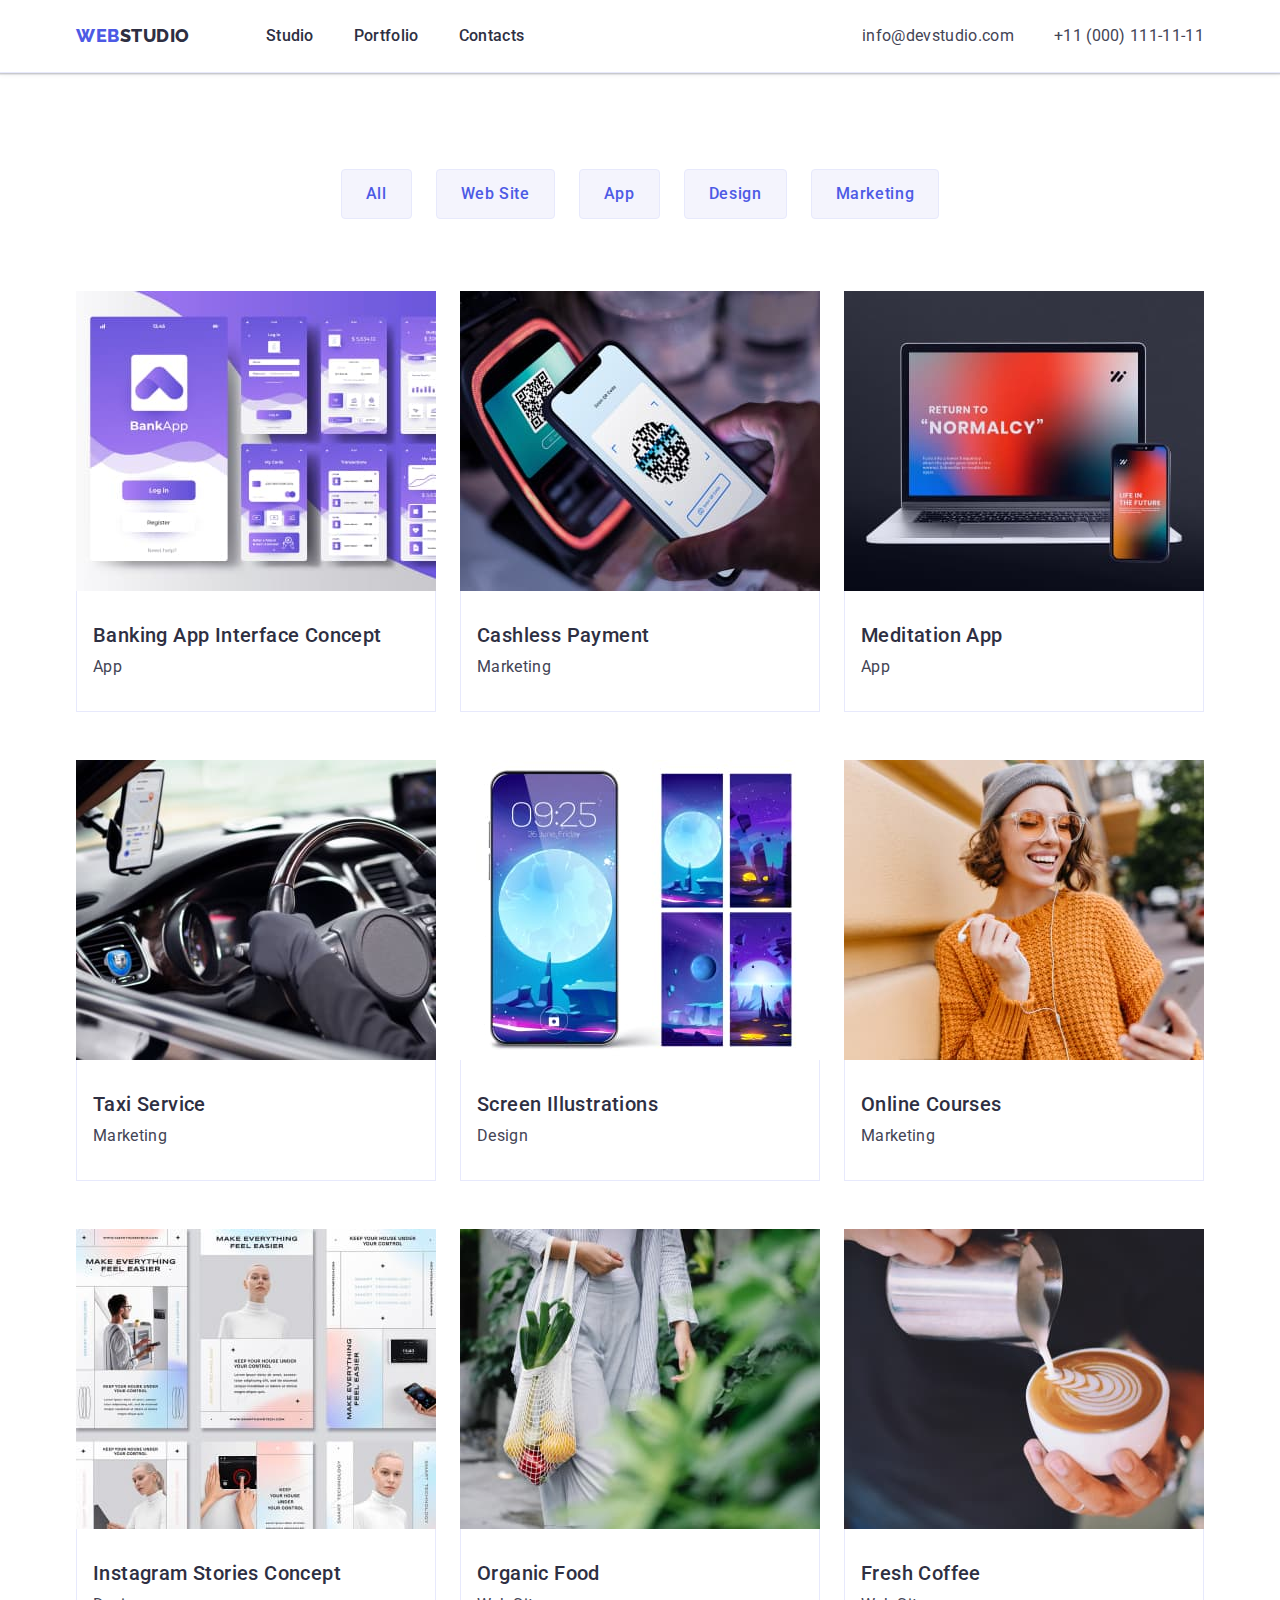
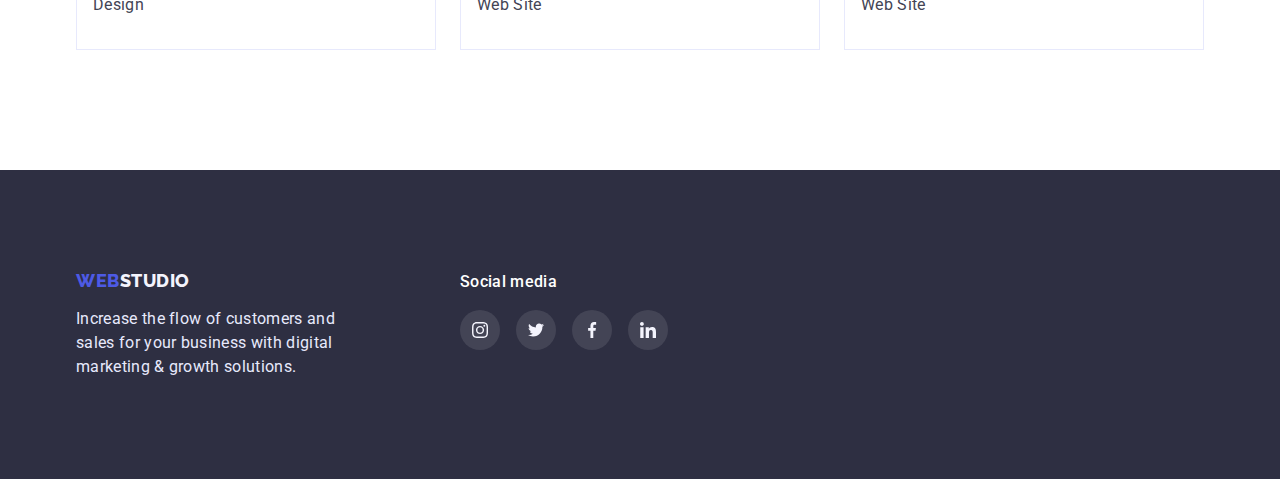
==== portfolio.html @ 004e41e4 "Initial commit" ====
<!DOCTYPE html>
<html lang="en">

<head>
    <meta charset="UTF-8">
    <meta http-equiv="X-UA-Compatible" content="IE=edge">
    <meta name="viewport" content="width=device-width, initial-scale=1.0">
    <title>Webstudio</title>
    <link rel="preconnect" href="https://fonts.googleapis.com">
    <link rel="preconnect" href="https://fonts.gstatic.com" crossorigin>
    <link href="https://fonts.googleapis.com/css2?family=Raleway:wght@800&display=swap" rel="stylesheet">
    <link rel="preconnect" href="https://fonts.googleapis.com">
    <link rel="preconnect" href="https://fonts.gstatic.com" crossorigin>
    <link href="https://fonts.googleapis.com/css2?family=Roboto:wght@400;500;700;900&display=swap" rel="stylesheet">
    <link rel="stylesheet"
        href="https://cdnjs.cloudflare.com/ajax/libs/modern-normalize/1.1.0/modern-normalize.min.css">
    <link rel="stylesheet" href="./css/styles.css">
</head>

<body>
    <header class="header">
        <div class="container header-container">
            <nav class="header-navigate">
                <a href="./index.html" class="logo link">Web<span class="accent">Studio</span></a>
                <ul class="header-nav list">
                    <li><a class="our-links link" href="./index.html">Studio</a></li>
                    <li><a class="our-links link" href="./portfolio.html">Portfolio</a></li>
                    <li><a class="our-links link" href="">Contacts</a></li>
                </ul>
            </nav>
            <address class="contacts-addresses">
                <ul class="contact-list list">
                    <li><a class="contact link" href="mailto:info@devstudio.com">info@devstudio.com</a></li>
                    <li><a class="contact link" href="tel:+110001111111">+11 (000) 111-11-11</a></li>
                </ul>
            </address>
        </div>
    </header>
    <main>
        <section class="main-section">
            <div class="container">
                <h1 class="visually-hidden">filter</h1>
                <ul class="buttons-list list">
                    <li class="list"><button class="btns" type="button">All</button></li>
                    <li class="list"><button class="btns" type="button">Web Site</button></li>
                    <li class="list"><button class="btns" type="button">App</button></li>
                    <li class="list"><button class="btns" type="button">Design</button></li>
                    <li class="list"><button class="btns" type="button">Marketing</button></li>
                </ul>

                <ul class="portfolio list">
                    <li class="portfolio-card">
                        <a class="portfolio-link link" href=""><img src="./images/concept.jpg"
                                alt="Banking App Interface Concept" width="360" height="300">
                            <div class="portfolio-box">
                                <h2 class="apps-header">Banking App Interface Concept</h2>
                                <p class="apps-desc">App</p>
                            </div>
                        </a>
                    </li>
                    <li class="portfolio-card">
                        <a class="portfolio-link link" href=""><img src="./images/payment.jpg" alt="Cashless payment"
                                width="360" height="300">
                            <div class="portfolio-box">
                                <h2 class="apps-header">Cashless Payment</h2>
                                <p class="apps-desc">Marketing</p>
                            </div>
                        </a>
                    </li>
                    <li class="portfolio-card">
                        <a class="portfolio-link link" href=""><img src="./images/meditation.jpg"
                                alt="Meditaion app in devices screen" width="360" height="300">
                            <div class="portfolio-box">
                                <h2 class="apps-header">Meditation App</h2>
                                <p class="apps-desc">App</p>
                            </div>
                        </a>
                    </li>
                    <li class="portfolio-card">
                        <a class="portfolio-link link" href=""><img src="./images/taxiservice.jpg" alt="taxi salon"
                                width="360" height="300">
                            <div class="portfolio-box">
                                <h2 class="apps-header">Taxi Service</h2>
                                <p class="apps-desc">Marketing</p>
                            </div>
                        </a>
                    </li>
                    <li class="portfolio-card">
                        <a class="portfolio-link link" href=""><img src="./images/illustrations.jpg"
                                alt="Screen illustrations in phone screen" width="360" height="300">
                            <div class="portfolio-box">
                                <h2 class="apps-header">Screen Illustrations</h2>
                                <p class="apps-desc">Design</p>
                            </div>
                        </a>
                    </li>
                    <li class="portfolio-card">
                        <a class="portfolio-link link" href=""><img src="./images/courses.jpg"
                                alt="Girl joined the couces by her phone" width="360" height="300">
                            <div class="portfolio-box">
                                <h2 class="apps-header">Online Courses</h2>
                                <p class="apps-desc">Marketing</p>
                            </div>
                        </a>
                    </li>
                    <li class="portfolio-card">
                        <a class="link" href=""><img src="./images/stories.jpg" alt="Instagram stories concept"
                                width="360" height="300">
                            <div class="portfolio-box">
                                <h2 class="apps-header">Instagram Stories Concept</h2>
                                <p class="apps-desc">Design</p>
                            </div>
                        </a>
                    </li>
                    <li class="portfolio-card">
                        <a class="link" href=""><img src="./images/food.jpg" alt="Woman carries a bag of vegetables"
                                width="360" height="300">
                            <div class="portfolio-box">
                                <h2 class="apps-header">Organic Food</h2>
                                <p class="apps-desc">Web Site</p>
                            </div>
                        </a>
                    </li>
                    <li class="portfolio-card">

                        <a class="link" href=""><img src="./images/coffee.jpg" alt="A man pours coffee into a mug"
                                width="360" height="300">
                            <div class="portfolio-box">
                                <h2 class="apps-header">Fresh Coffee</h2>
                                <p class="apps-desc">Web Site</p>
                            </div>
                        </a>
                    </li>
                </ul>
            </div>
        </section>
    </main>
    <footer class="footer">
        <div class="container">
            <div class="footer-box">
                <div class="footer-logo-box">
                    <a class="footer-logo link" href="./index.html">Web<span class="second-accent">Studio</span></a>
                    <p class="footer-paragraph">Increase the flow of customers and sales for your business with digital
                        marketing &
                        growth solutions.
                    </p>
                </div>

                <div class="footer-soc-box">
                    <p class="social-media-paragraph">Social media</p>
                    <ul class="footer-social-media list">
                        <li class="second-soc-item">
                            <a class="second-soc-link link" href="">
                                <svg width="16" height="16" class="second-soc-icon">
                                    <use href="./images/social-media.svg#icon-instagram"></use>
                                </svg>
                            </a>
                        </li>
                        <li class="second-soc-item">
                            <a class="second-soc-link link" href="">
                                <svg width="16" height="16" class="second-soc-icon">
                                    <use href="./images/social-media.svg#icon-twitter"></use>
                                </svg>
                            </a>
                        </li>
                        <li class="second-soc-item">
                            <a class="second-soc-link link" href="">
                                <svg width="16" height="16" class="second-soc-icon">
                                    <use href="./images/social-media.svg#icon-facebook"></use>
                                </svg>
                            </a>
                        </li>
                        <li class="second-soc-item">
                            <a class="second-soc-link link" href="">
                                <svg width="16" height="16" class="second-soc-icon">
                                    <use href="./images/social-media.svg#icon-linkedin"></use>
                                </svg>
                            </a>
                        </li>
                    </ul>
                </div>
            </div>
        </div>
    </footer>
</body>

</html>
---- css/styles.css ----
:root {
    --brand-color: #4d5ae5;
    --second-color: #2E2F42;
    --third-color: #434455;
    --fourth-color: #404bbf;
    --fifth-color: #FFFFFF;
    --sixth-color: #F4F4FD;
    --seventh-color: #E7E9FC;
    --border-color: #8E8F99;
}
p, h1, h2, h3, h4, h5, h6 {
    margin: 0;
}
ul {
    padding-left: 0;
    margin: 0;
}
button {
    cursor: pointer;
}
address {
    font-style: normal;
}
body {
    font-family: 'Roboto', sans-serif;
    color: #434455;
    
}
img {
    display: block;
}
.header {
    padding-top: 24px;
    padding-bottom: 24px;
    border-bottom: 1px solid #E7E9FC;
    box-shadow: 0px 2px 1px rgba(46, 47, 66, 0.08), 0px 1px 1px rgba(46, 47, 66, 0.16), 0px 1px 6px rgba(46, 47, 66, 0.08);
}
.container {
    width: 1158px;
padding-left: 15px;
padding-right: 15px;
margin: 0 auto;
}
.header-container {
    display: flex;
}
.header-navigate {
    display: flex;
    align-items: center;
    margin-right: auto;
}
.logo {
    font-family: 'Raleway', sans-serif;
        font-weight: 800;
        font-size: 18px;
        line-height: 1.17;
    color:var(--brand-color);
    letter-spacing: 0.03em;
    text-transform: uppercase;
    margin-right: 76px;
}
.link {
    text-decoration: none;
}
.accent {
    color:var(--second-color);
}
.our-work-list {
    display: flex;
    margin-top: 72px;
}
.our-work-list li:not(:last-child) {
    margin-right: 24px;
}
.list {
    list-style: none;
}
.header-nav {
    display: flex;
    gap: 40px;
}
.header-nav .our-links {
    font-family: 'Roboto', sans-serif;
font-weight: 500;
font-size: 16px;
line-height: 1.5;
letter-spacing: 0.02em;
color:var(--second-color);
text-decoration: none;
}

.header-nav .our-links:is(:hover, :focus) {
    color: var(--fourth-color);
}
.contacts-addresses {
font-style: normal;
}
.contact {
    font-family: 'Roboto', sans-serif;
font-size: 16px;
line-height: 1.5;
letter-spacing: 0.02em;
color: var(--third-color);
text-decoration: none;
}
.contact-list {
    display: flex;
    gap: 40px;
}
.contact-list .contact:is(:hover, :focus) {
    color: var(--fourth-color);
}
.section-blue {
    max-width: 1440px;
    margin: 0 auto;
    background-image: linear-gradient(rgba(46, 47, 66, 0.7), rgba(46, 47, 66, 0.7)), url(../images/backgroundimage.jpg);
    background-repeat: no-repeat;
    background-position: center;
    background-size: cover;
    background-color: var(--second-color);
    padding-top: 188px;
    padding-bottom: 188px;
}
.about-us-section {
    padding-top: 120px;
    padding-bottom: 120px;
}
.visually-hidden {
    position: absolute;
    width: 1px;
    height: 1px;
    margin: -1px;
    border: 0;
    padding: 0;
    white-space: nowrap;
    clip-path: inset(100%);
    clip: rect(0 0 0 0);
    overflow: hidden;
}
.about-us {
    display: flex;
}

.about-us .aboutus-list-box:not(:last-child) {
    margin-right: 24px;
}
.aboutus-list-box {
min-width: 264px;
flex-basis: auto 264px;
}
.about-us-svgbox {
    display: flex;
    width: 264px;
    height: 112px;
    align-items: center;
    justify-content: center;
    margin-bottom: 8px;
    background-color: var(--sixth-color);
    border-radius: 4px;
}
.main-header {
    font-family: 'Roboto', sans-serif;
font-weight: 700;
font-size: 56px;
line-height: 1.07;
letter-spacing: 0.02em;
color: var(--fifth-color);
text-align: center;
max-width: 496px;
margin: 0 auto;
}

.order-btn {
    font-family: 'Roboto', sans-serif;
        font-weight: 500;
        font-size: 16px;
        line-height: 1.5;
        letter-spacing: 0.04em;
        color: var(--fifth-color);
        background-color: var(--fourth-color);
        cursor: pointer;
        border: none;
        border-radius: 4px;
        display: block;
        margin: 48px auto 0 auto;
        width: 169px;
        height: 56px;
        box-shadow: 0px 4px 4px rgba(0, 0, 0, 0.15);
}
.order-btn:is(:hover, :focus) {
    background-color: var(--sixth-color);
    color: var(--brand-color);
}
.team-box {
    padding-top: 32px;
    padding-bottom: 32px;
}
.header-about-us {
    margin-bottom: 8px;
}
.about-us .header-about-us {
        font-weight: 500;
        font-size: 20px;
        line-height: 1.2;
        letter-spacing: 0.02em;
        color: var(--second-color);
}
.social-media-list {
    display: flex;
    justify-content: center;
    gap: 24px;
}
.soc-item {
    width: 40px;
    height: 40px;
}

.soc-link {
    width: 100%;
    height: 100%;
    border-radius: 50%;
    background-color: var(--brand-color);
    display: flex;
    align-items: center;
    justify-content: center;
}
.soc-icon {
    fill: var(--sixth-color);
}
.soc-link:is(:hover, :focus) {
background-color: var(--fourth-color);
}
.about-us .desc-about-us {
    font-size: 16px;
    line-height: 1.5;
    letter-spacing: 0.02em;
    color: var(--third-color);
}
.our-work {
padding-bottom: 120px;
}
.our-work .header-work {
font-weight: 700;
font-size: 36px;
line-height: 1.11;
letter-spacing: 0.02em;
color: var(--second-color);
text-align: center;
text-transform: capitalize;
}
.team {
background-color: var(--sixth-color);
padding-top: 120px;
padding-bottom: 120px;

}
.team .team-header {
        font-weight: 700;
        font-size: 36px;
        line-height: 1.11;
        text-align: center;
        letter-spacing: 0.02em;
        text-transform: capitalize;
        color: var(--second-color);
}
.team-list {
    display: flex;
    margin-top: 72px;
}
.team-card {
    max-width: 264px;
    background-color: #fff;
    text-align: center;
    border-radius: 0px 0px 4px 4px;
    box-shadow: 0px 1px 6px rgba(46, 47, 66, 0.08), 0px 1px 1px rgba(46, 47, 66, 0.16), 0px 2px 1px rgba(46, 47, 66, 0.08);
    border-radius: 0px 0px 4px 4px;
}

 .team-list .team-card:not(:last-child) {
    margin-right: 24px;
 }       
.team-list .header-about-us {
        font-weight: 500;
        font-size: 20px;
        line-height: 1.2;
        letter-spacing: 0.02em;
        color: var(--second-color);
}
.team-list .proffesion {
        font-size: 16px;
        line-height: 1.5;
        letter-spacing: 0.02em;
        color: var(--third-color);
        margin-bottom: 8px;
}
.customer-section {
    padding-top: 120px;
    padding-bottom: 120px;
}
.customers-header {
        font-size: 36px;
        line-height: 1.11;
        text-align: center;
        letter-spacing: 0.02em;
        color: var(--second-color);
        margin-bottom: 72px;
}
.customers-list {
    display: flex;
    gap: 24px;
    justify-content: center;
}
.customer-item {
    width: 168px;
    height: 88px;
}
.customer-link {
    width: 100%;
    height: 100%;
    border: 1px solid var(--border-color);
    border-radius: 4px;
    display: flex;
    justify-content: center;
    align-items: center;
}
.customer-svg {
    fill: #AFB1B8;
}
.customer-link:hover {
    border: 1px solid var(--fourth-color);
}
.customer-link:hover .customer-svg {
    fill: var(--fourth-color);
}
.footer {
    background-color: var(--second-color);
    padding-top: 100px;
    padding-bottom: 100px;
}
.footer-logo {
    font-family: 'Raleway', sans-serif;
        font-weight: 800;
        font-size: 18px;
        line-height: 1.17;
        letter-spacing: 0.03em;
color: var(--brand-color);
        text-decoration: none;
        text-transform: uppercase;
}
.social-media-paragraph {
        font-weight: 500;
        font-size: 16px;
        line-height: 1.5;
        letter-spacing: 0.02em;
        color: var(--fifth-color);
        margin-bottom: 16px;
}
.footer-paragraph {
        font-size: 16px;
        line-height: 1.5;
        letter-spacing: 0.02em;
        color: var(--seventh-color);
        margin-top: 16px;
        width: 264px;
}
.second-accent {
    color: var(--sixth-color);
}
.main-section {
padding-top: 96px; 
padding-bottom: 120px;   
}       
.buttons-list{
    display: flex;
    column-gap: 24px;
    row-gap: 48px;
    justify-content: center;
}
.buttons-list .btns {
    font-family: 'Roboto', sans-serif;
        font-weight: 500;
        font-size: 16px;
        line-height: 1.5;
        letter-spacing: 0.04em;
        color: var(--brand-color);
        background-color: var(--sixth-color);
        border: 1px solid var(--seventh-color);
        border-radius: 4px;
        cursor: pointer;
        padding: 12px 24px;
        
}
.buttons-list .btns:is(:hover, :focus) {
color: var(--fifth-color);
background-color: var(--fourth-color) ;
box-shadow: 0px 3px 1px rgba(0, 0, 0, 0.1), 0px 2px 1px rgba(0, 0, 0, 0.08), 0px 2px 2px rgba(0, 0, 0, 0.12);
border-color: transparent;
}
.apps-header {
    font-weight: 500;
    font-size: 20px;
    line-height: 1.2;
    letter-spacing: 0.02em;
    color: var(--second-color);
    margin-bottom: 8px;
}
.portfolio {
    display: flex;
    margin-top: 72px;
    flex-wrap: wrap;
}
.portfolio-card:not(:nth-child(3n+3)) {
width: 360px;
margin-right: 24px;
}
.portfolio-card {
    width: 360px;
}
.portfolio-card:not(:nth-child(n+7)) {
    margin-bottom: 48px ;
}
.portfolio-link {
display: block;
}
.portfolio-link:is(:hover, :focus) {
    box-shadow: 0px 1px 6px rgba(46, 47, 66, 0.08), 0px 1px 1px rgba(46, 47, 66, 0.16), 0px 2px 1px rgba(46, 47, 66, 0.08);
}
.portfolio-box {
    padding-top: 32px;
    padding-bottom: 32px;
    padding-left: 16px;
    border-right: 1px solid #E7E9FC;
     border-bottom: 1px solid #E7E9FC;
     border-left: 1px solid #E7E9FC;
}
.portfolio .apps-desc {
        font-size: 16px;
        line-height: 1.5;
        letter-spacing: 0.02em;
        color: var(--third-color);
}
.footer-social-media {
    display: inline-flex;
}
.footer-box {
    display: flex;
}
.footer-logo-box {
    margin-right: 120px;
}
.second-soc-icon {
fill: var(--sixth-color);
}
.second-soc-link {
    width: 100%;
    height: 100%;
    border-radius: 50%;
    background-color: rgba(255, 255, 255, 0.1);
    display: flex;
    align-items: center;
    justify-content: center;
}
.second-soc-link:is(:hover, :focus) {
    background-color: #31D0AA;
}
.second-soc-link:is(:hover, :focus) .second-soc-icon {
    fill: var(--sixth-color);
}
.second-soc-item {
    width: 40px;
    height: 40px;
}
.second-soc-item:not(:last-child) {
margin-right: 16px;
}
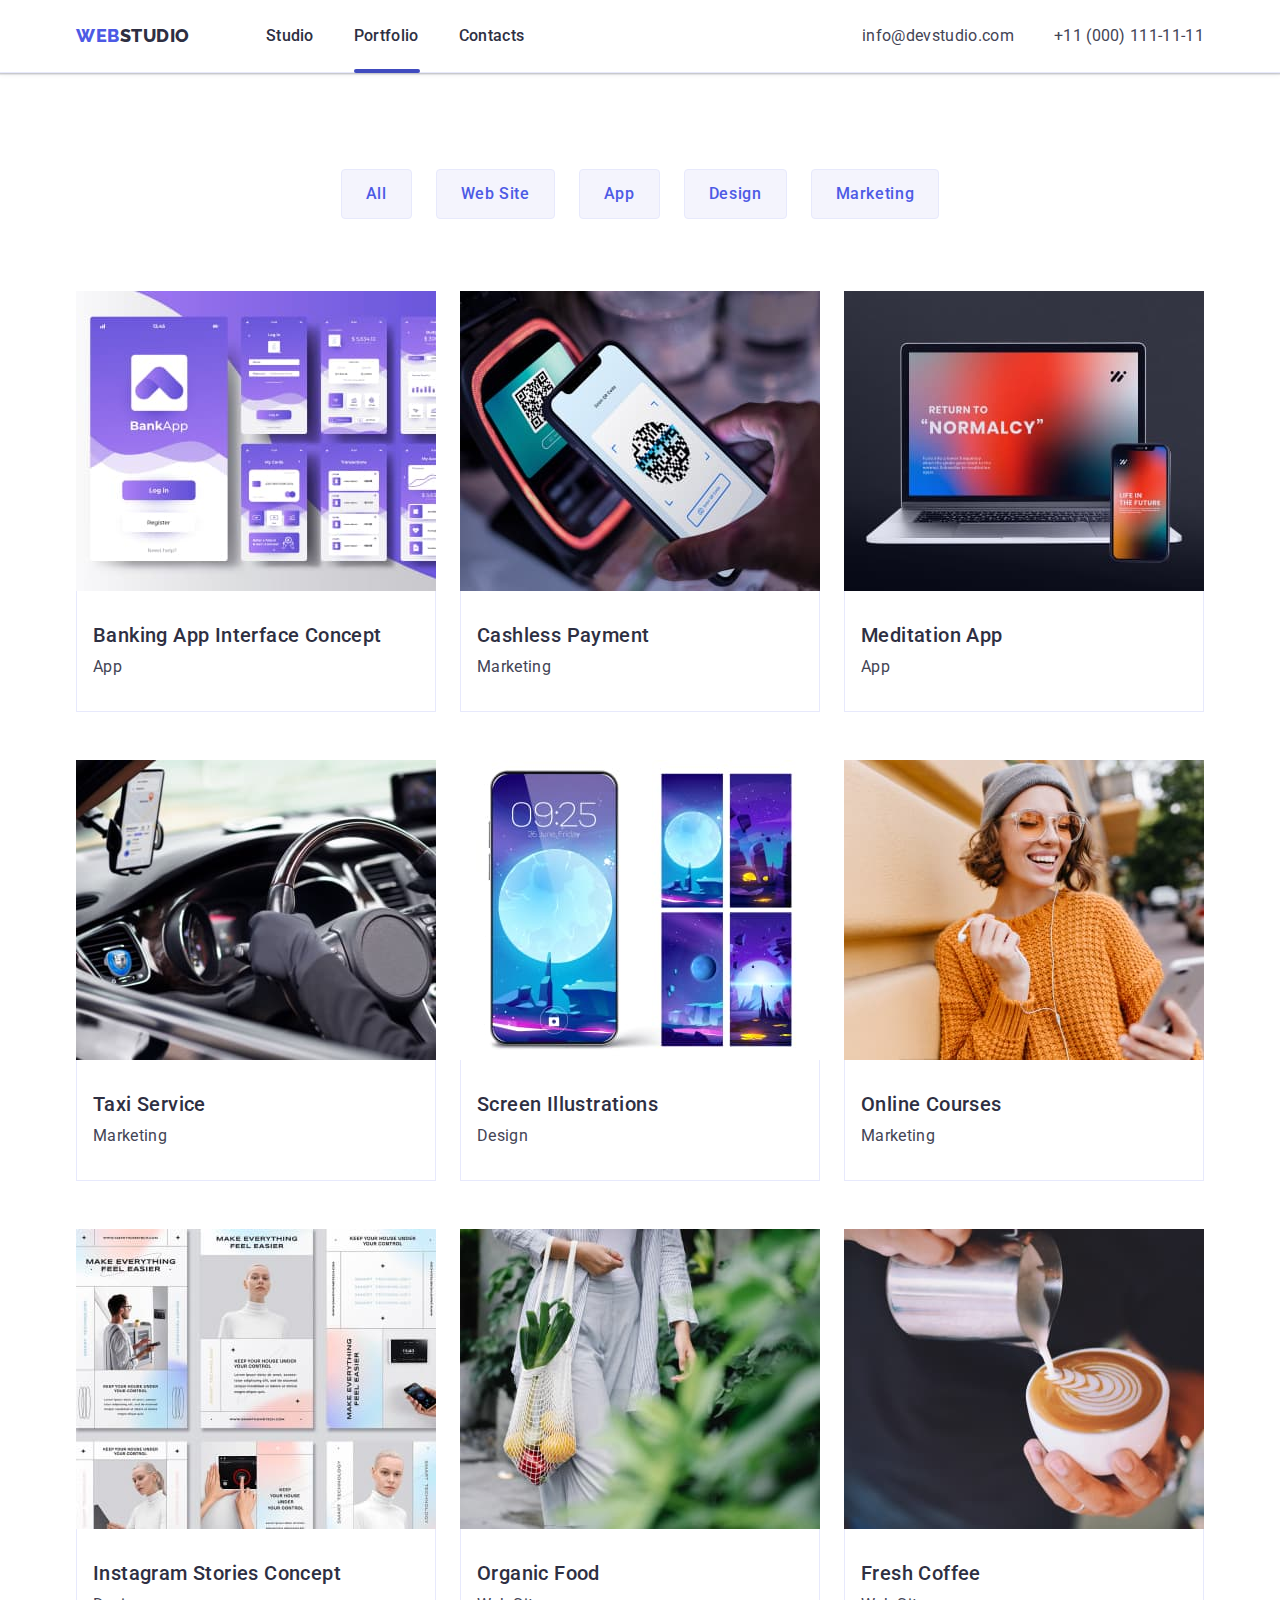
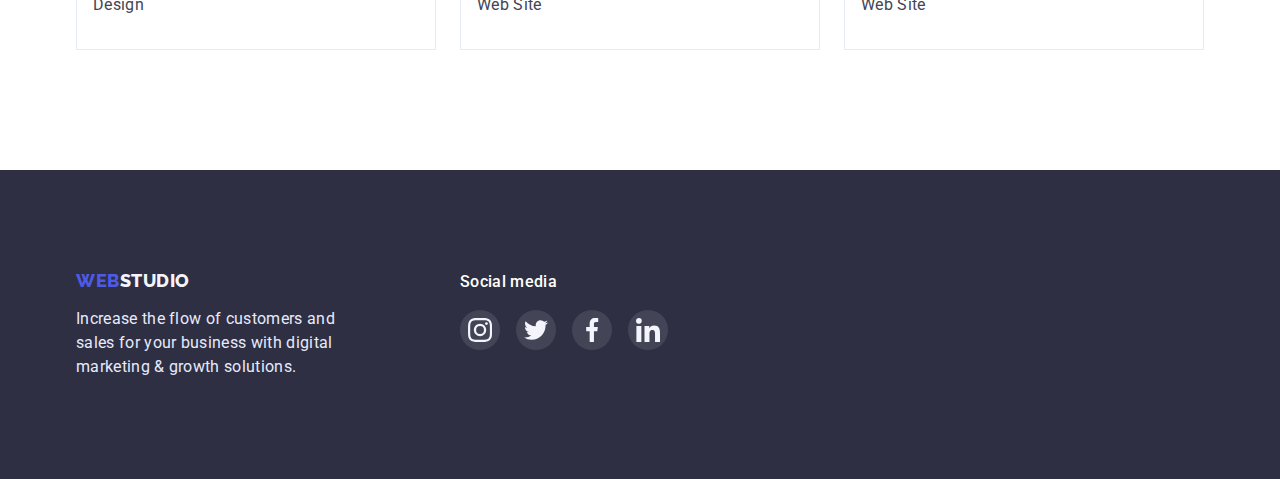
==== commit 9c6ef090: "first" ====
--- a/portfolio.html
+++ b/portfolio.html
@@ -22,7 +22,7 @@
         <div class="container header-container">
             <nav class="header-navigate">
                 <a href="./index.html" class="logo link">Web<span class="accent">Studio</span></a>
-                <ul class="header-nav list">
+                <ul class="secondpage-header-nav list">
                     <li><a class="our-links link" href="./index.html">Studio</a></li>
                     <li><a class="our-links link" href="./portfolio.html">Portfolio</a></li>
                     <li><a class="our-links link" href="">Contacts</a></li>
@@ -50,85 +50,148 @@
 
                 <ul class="portfolio list">
                     <li class="portfolio-card">
-                        <a class="portfolio-link link" href=""><img src="./images/concept.jpg"
-                                alt="Banking App Interface Concept" width="360" height="300">
-                            <div class="portfolio-box">
-                                <h2 class="apps-header">Banking App Interface Concept</h2>
-                                <p class="apps-desc">App</p>
-                            </div>
-                        </a>
-                    </li>
-                    <li class="portfolio-card">
-                        <a class="portfolio-link link" href=""><img src="./images/payment.jpg" alt="Cashless payment"
-                                width="360" height="300">
-                            <div class="portfolio-box">
-                                <h2 class="apps-header">Cashless Payment</h2>
-                                <p class="apps-desc">Marketing</p>
-                            </div>
-                        </a>
-                    </li>
-                    <li class="portfolio-card">
-                        <a class="portfolio-link link" href=""><img src="./images/meditation.jpg"
-                                alt="Meditaion app in devices screen" width="360" height="300">
-                            <div class="portfolio-box">
-                                <h2 class="apps-header">Meditation App</h2>
-                                <p class="apps-desc">App</p>
-                            </div>
-                        </a>
-                    </li>
-                    <li class="portfolio-card">
-                        <a class="portfolio-link link" href=""><img src="./images/taxiservice.jpg" alt="taxi salon"
-                                width="360" height="300">
-                            <div class="portfolio-box">
-                                <h2 class="apps-header">Taxi Service</h2>
-                                <p class="apps-desc">Marketing</p>
-                            </div>
-                        </a>
-                    </li>
-                    <li class="portfolio-card">
-                        <a class="portfolio-link link" href=""><img src="./images/illustrations.jpg"
-                                alt="Screen illustrations in phone screen" width="360" height="300">
-                            <div class="portfolio-box">
-                                <h2 class="apps-header">Screen Illustrations</h2>
-                                <p class="apps-desc">Design</p>
-                            </div>
-                        </a>
-                    </li>
-                    <li class="portfolio-card">
-                        <a class="portfolio-link link" href=""><img src="./images/courses.jpg"
-                                alt="Girl joined the couces by her phone" width="360" height="300">
-                            <div class="portfolio-box">
-                                <h2 class="apps-header">Online Courses</h2>
-                                <p class="apps-desc">Marketing</p>
-                            </div>
-                        </a>
-                    </li>
-                    <li class="portfolio-card">
-                        <a class="link" href=""><img src="./images/stories.jpg" alt="Instagram stories concept"
-                                width="360" height="300">
-                            <div class="portfolio-box">
-                                <h2 class="apps-header">Instagram Stories Concept</h2>
-                                <p class="apps-desc">Design</p>
-                            </div>
-                        </a>
-                    </li>
-                    <li class="portfolio-card">
-                        <a class="link" href=""><img src="./images/food.jpg" alt="Woman carries a bag of vegetables"
-                                width="360" height="300">
-                            <div class="portfolio-box">
-                                <h2 class="apps-header">Organic Food</h2>
-                                <p class="apps-desc">Web Site</p>
-                            </div>
-                        </a>
-                    </li>
-                    <li class="portfolio-card">
-
-                        <a class="link" href=""><img src="./images/coffee.jpg" alt="A man pours coffee into a mug"
-                                width="360" height="300">
-                            <div class="portfolio-box">
-                                <h2 class="apps-header">Fresh Coffee</h2>
-                                <p class="apps-desc">Web Site</p>
-                            </div>
+                        <div class="portfolio-wrap">
+                            <a class="portfolio-link link" href=""><img src="./images/concept.jpg"
+                                    alt="Banking App Interface Concept" width="360" height="300">
+                                <p class="text-on-image">14 Stylish and User-Friendly App Design Concepts · Task Manager
+                                    App
+                                    · Calorie Tracker App · Exotic Fruit Ecommerce App ·
+                                    Cloud Storage App
+                                </p>
+                        </div>
+                        <div class="portfolio-box">
+                            <h2 class="apps-header">Banking App Interface Concept</h2>
+                            <p class="apps-desc">App</p>
+                        </div>
+                        </a>
+                    </li>
+                    <li class="portfolio-card">
+                        <div class="portfolio-wrap">
+                            <a class="portfolio-link link" href=""><img src="./images/payment.jpg"
+                                    alt="Cashless payment" width="360" height="300">
+                                <p class="text-on-image">14 Stylish and User-Friendly App Design Concepts · Task Manager
+                                    App
+                                    · Calorie Tracker App · Exotic Fruit Ecommerce App ·
+                                    Cloud Storage App
+                                </p>
+                        </div>
+                        <div class="portfolio-box">
+                            <h2 class="apps-header">Cashless Payment</h2>
+                            <p class="apps-desc">Marketing</p>
+                        </div>
+                        </a>
+                    </li>
+                    <li class="portfolio-card">
+                        <div class="portfolio-wrap">
+                            <a class="portfolio-link link" href=""><img src="./images/meditation.jpg"
+                                    alt="Meditaion app in devices screen" width="360" height="300">
+                                <p class="text-on-image">14 Stylish and User-Friendly App Design Concepts · Task Manager
+                                    App
+                                    · Calorie Tracker App · Exotic Fruit Ecommerce App ·
+                                    Cloud Storage App
+                                </p>
+                        </div>
+                        <div class="portfolio-box">
+                            <h2 class="apps-header">Meditation App</h2>
+                            <p class="apps-desc">App</p>
+                        </div>
+                        </a>
+                    </li>
+                    <li class="portfolio-card">
+                        <div class="portfolio-wrap">
+                            <a class="portfolio-link link" href=""><img src="./images/taxiservice.jpg" alt="taxi salon"
+                                    width="360" height="300">
+                                <p class="text-on-image">14 Stylish and User-Friendly App Design Concepts · Task Manager
+                                    App
+                                    · Calorie Tracker App · Exotic Fruit Ecommerce App ·
+                                    Cloud Storage App
+                                </p>
+                        </div>
+                        <div class="portfolio-box">
+                            <h2 class="apps-header">Taxi Service</h2>
+                            <p class="apps-desc">Marketing</p>
+                        </div>
+                        </a>
+                    </li>
+                    <li class="portfolio-card">
+                        <div class="portfolio-wrap">
+                            <a class="portfolio-link link" href=""><img src="./images/illustrations.jpg"
+                                    alt="Screen illustrations in phone screen" width="360" height="300">
+                                <p class="text-on-image">14 Stylish and User-Friendly App Design Concepts · Task Manager
+                                    App
+                                    · Calorie Tracker App · Exotic Fruit Ecommerce App ·
+                                    Cloud Storage App
+                                </p>
+                        </div>
+                        <div class="portfolio-box">
+                            <h2 class="apps-header">Screen Illustrations</h2>
+                            <p class="apps-desc">Design</p>
+                        </div>
+                        </a>
+                    </li>
+                    <li class="portfolio-card">
+                        <div class="portfolio-wrap">
+                            <a class="portfolio-link link" href=""><img src="./images/courses.jpg"
+                                    alt="Girl joined the couces by her phone" width="360" height="300">
+                                <p class="text-on-image">14 Stylish and User-Friendly App Design Concepts · Task Manager
+                                    App
+                                    · Calorie Tracker App · Exotic Fruit Ecommerce App ·
+                                    Cloud Storage App
+                                </p>
+                        </div>
+                        <div class="portfolio-box">
+                            <h2 class="apps-header">Online Courses</h2>
+                            <p class="apps-desc">Marketing</p>
+                        </div>
+                        </a>
+                    </li>
+                    <li class="portfolio-card">
+                        <div class="portfolio-wrap">
+                            <a class="portfolio-link link" href=""><img src="./images/stories.jpg"
+                                    alt="Instagram stories concept" width="360" height="300">
+                                <p class="text-on-image">14 Stylish and User-Friendly App Design Concepts · Task Manager
+                                    App
+                                    · Calorie Tracker App · Exotic Fruit Ecommerce App ·
+                                    Cloud Storage App
+                                </p>
+                        </div>
+                        <div class="portfolio-box">
+                            <h2 class="apps-header">Instagram Stories Concept</h2>
+                            <p class="apps-desc">Design</p>
+                        </div>
+                        </a>
+                    </li>
+                    <li class="portfolio-card">
+                        <div class="portfolio-wrap">
+                            <a class="portfolio-link link" href=""><img src="./images/food.jpg"
+                                    alt="Woman carries a bag of vegetables" width="360" height="300">
+                                <p class="text-on-image">14 Stylish and User-Friendly App Design Concepts · Task Manager
+                                    App
+                                    · Calorie Tracker App · Exotic Fruit Ecommerce App ·
+                                    Cloud Storage App
+                                </p>
+                        </div>
+                        <div class="portfolio-box">
+                            <h2 class="apps-header">Organic Food</h2>
+                            <p class="apps-desc">Web Site</p>
+                        </div>
+                        </a>
+                    </li>
+                    <li class="portfolio-card">
+
+                        <div class="portfolio-wrap">
+                            <a class="portfolio-link link" href=""><img src="./images/coffee.jpg"
+                                    alt="A man pours coffee into a mug" width="360" height="300">
+                                <p class="text-on-image">14 Stylish and User-Friendly App Design Concepts · Task Manager
+                                    App
+                                    · Calorie Tracker App · Exotic Fruit Ecommerce App ·
+                                    Cloud Storage App
+                                </p>
+                        </div>
+                        <div class="portfolio-box">
+                            <h2 class="apps-header">Fresh Coffee</h2>
+                            <p class="apps-desc">Web Site</p>
+                        </div>
                         </a>
                     </li>
                 </ul>
@@ -151,28 +214,28 @@
                     <ul class="footer-social-media list">
                         <li class="second-soc-item">
                             <a class="second-soc-link link" href="">
-                                <svg width="16" height="16" class="second-soc-icon">
+                                <svg width="24" height="24" class="second-soc-icon">
                                     <use href="./images/social-media.svg#icon-instagram"></use>
                                 </svg>
                             </a>
                         </li>
                         <li class="second-soc-item">
                             <a class="second-soc-link link" href="">
-                                <svg width="16" height="16" class="second-soc-icon">
+                                <svg width="24" height="24" class="second-soc-icon">
                                     <use href="./images/social-media.svg#icon-twitter"></use>
                                 </svg>
                             </a>
                         </li>
                         <li class="second-soc-item">
                             <a class="second-soc-link link" href="">
-                                <svg width="16" height="16" class="second-soc-icon">
+                                <svg width="24" height="24" class="second-soc-icon">
                                     <use href="./images/social-media.svg#icon-facebook"></use>
                                 </svg>
                             </a>
                         </li>
                         <li class="second-soc-item">
                             <a class="second-soc-link link" href="">
-                                <svg width="16" height="16" class="second-soc-icon">
+                                <svg width="24" height="24" class="second-soc-icon">
                                     <use href="./images/social-media.svg#icon-linkedin"></use>
                                 </svg>
                             </a>
--- a/css/styles.css
+++ b/css/styles.css
@@ -78,6 +78,13 @@
 .header-nav {
     display: flex;
     gap: 40px;
+    position: relative;
+}
+.secondpage-header-nav {
+        display: flex;
+        gap: 40px;
+        position: relative;
+
 }
 .header-nav .our-links {
     font-family: 'Roboto', sans-serif;
@@ -87,10 +94,48 @@
 letter-spacing: 0.02em;
 color:var(--second-color);
 text-decoration: none;
+transition-property: color;
+    transition-duration: 250ms;
+    transition-timing-function: cubic-bezier(0.4, 0, 0.2, 1);
 }
 
 .header-nav .our-links:is(:hover, :focus) {
     color: var(--fourth-color);
+}
+.secondpage-header-nav .our-links {
+    font-family: 'Roboto', sans-serif;
+    font-weight: 500;
+    font-size: 16px;
+    line-height: 1.5;
+    letter-spacing: 0.02em;
+    color: var(--second-color);
+    text-decoration: none;
+    transition-property: color;
+    transition-duration: 250ms;
+    transition-timing-function: cubic-bezier(0.4, 0, 0.2, 1);
+}
+
+.secondpage-header-nav .our-links:is(:hover, :focus) {
+    color: var(--fourth-color);
+}
+.header-nav::after {
+    position: absolute;
+    top: 45px;
+    content: '';
+    width: 48px;
+    height: 4px;
+    background-color: var(--fourth-color);
+    border-radius: 2px;
+}
+.secondpage-header-nav::after {
+    position: absolute;
+    top: 45px;
+    left: 88px;
+    content: '';
+    width: 66px;
+    height: 4px;
+    background-color: var(--fourth-color);
+    border-radius: 2px;
 }
 .contacts-addresses {
 font-style: normal;
@@ -102,6 +147,9 @@
 letter-spacing: 0.02em;
 color: var(--third-color);
 text-decoration: none;
+transition-property: color;
+transition-duration: 250ms;
+transition-timing-function: cubic-bezier(0.4, 0, 0.2, 1);
 }
 .contact-list {
     display: flex;
@@ -186,6 +234,9 @@
         width: 169px;
         height: 56px;
         box-shadow: 0px 4px 4px rgba(0, 0, 0, 0.15);
+        transition-property: background-color, color;
+        transition-duration: 250ms;
+        transition-timing-function: cubic-bezier(0.4, 0, 0.2, 1);
 }
 .order-btn:is(:hover, :focus) {
     background-color: var(--sixth-color);
@@ -223,6 +274,9 @@
     display: flex;
     align-items: center;
     justify-content: center;
+    transition-property: background-color;
+    transition-duration: 250ms;
+    transition-timing-function: cubic-bezier(0.4, 0, 0.2, 1);
 }
 .soc-icon {
     fill: var(--sixth-color);
@@ -322,9 +376,15 @@
     display: flex;
     justify-content: center;
     align-items: center;
+    transition-property: border;
+    transition-duration: 250ms;
+    transition-timing-function: cubic-bezier(0.4, 0, 0.2, 1);
 }
 .customer-svg {
     fill: #AFB1B8;
+        transition-property: fill;
+            transition-duration: 250ms;
+            transition-timing-function: cubic-bezier(0.4, 0, 0.2, 1);
 }
 .customer-link:hover {
     border: 1px solid var(--fourth-color);
@@ -419,11 +479,34 @@
 .portfolio-card:not(:nth-child(n+7)) {
     margin-bottom: 48px ;
 }
+.portfolio-card:hover .text-on-image {
+transform: translateY(0px);
+}
+.portfolio-wrap {
+position: relative;
+overflow: hidden;
+}
 .portfolio-link {
 display: block;
 }
-.portfolio-link:is(:hover, :focus) {
+.portfolio-card:hover .portfolio-link{
     box-shadow: 0px 1px 6px rgba(46, 47, 66, 0.08), 0px 1px 1px rgba(46, 47, 66, 0.16), 0px 2px 1px rgba(46, 47, 66, 0.08);
+}
+.text-on-image {
+    position: absolute;
+    top: 0;
+    padding-top: 40px;
+    padding: 32px;
+        font-size: 16px;
+        line-height: 1.5;
+        letter-spacing: 0.02em;
+        color: var(--sixth-color);
+        background-color: var(--brand-color);
+        height: 100%;
+        transform: translateY(100%);
+        transition-property: transform;
+        transition-duration: 250ms;
+        transition-timing-function: cubic-bezier(0.4, 0, 0.2, 1);
 }
 .portfolio-box {
     padding-top: 32px;
@@ -450,6 +533,9 @@
 }
 .second-soc-icon {
 fill: var(--sixth-color);
+    transition-property: fill;
+        transition-duration: 250ms;
+        transition-timing-function: cubic-bezier(0.4, 0, 0.2, 1);
 }
 .second-soc-link {
     width: 100%;
@@ -459,12 +545,12 @@
     display: flex;
     align-items: center;
     justify-content: center;
+        transition-property: background-color;
+            transition-duration: 250ms;
+            transition-timing-function: cubic-bezier(0.4, 0, 0.2, 1);
 }
 .second-soc-link:is(:hover, :focus) {
     background-color: #31D0AA;
-}
-.second-soc-link:is(:hover, :focus) .second-soc-icon {
-    fill: var(--sixth-color);
 }
 .second-soc-item {
     width: 40px;
@@ -473,4 +559,58 @@
 .second-soc-item:not(:last-child) {
 margin-right: 16px;
 }
-
+.backdrop {
+    position: fixed;
+    top: 0;
+    width: 100%;
+    height: 100%;
+    background-color: rgba(46, 47, 66, 0.4);
+    transition-property: opacity, visibility;
+    transition-duration: 250ms, 250ms;
+    transition-timing-function: cubic-bezier(0.4, 0, 0.2, 1), cubic-bezier(0.4, 0, 0.2, 1) ;
+
+}
+.modal {
+    position: absolute;
+    width: 408px;
+    min-height: 576px;
+        background-color: var(--fifth-color);
+        border-radius: 4px;
+        padding: 24px;
+        top: 50%;
+        left: 50%;
+        transform: translate(-50%, -50%) scale(1);
+        transition-property: transform;
+        transition-duration: 250ms;
+        transition-timing-function: cubic-bezier(0.4, 0, 0.2, 1);
+}
+.is-hidden {
+    visibility: hidden;
+    opacity: 0;
+    pointer-events: none;
+}
+.backdrop.is-hidden .modal {
+    transform: translate(-50%, -50%) scale(0);
+
+}
+.close-btn {
+position: relative;
+display: block;
+margin-left: auto;
+border: 1px solid rgba(0, 0, 0, 0.1);
+border-radius: 100px;
+background-color: var(--seventh-color);
+width: 24px;
+height: 24px;
+}
+.svg-close-btn {
+    position: absolute;
+top: 50%;
+left: 50%;
+transform: translate(-50%, -50%);    
+}
+
+
+
+
+
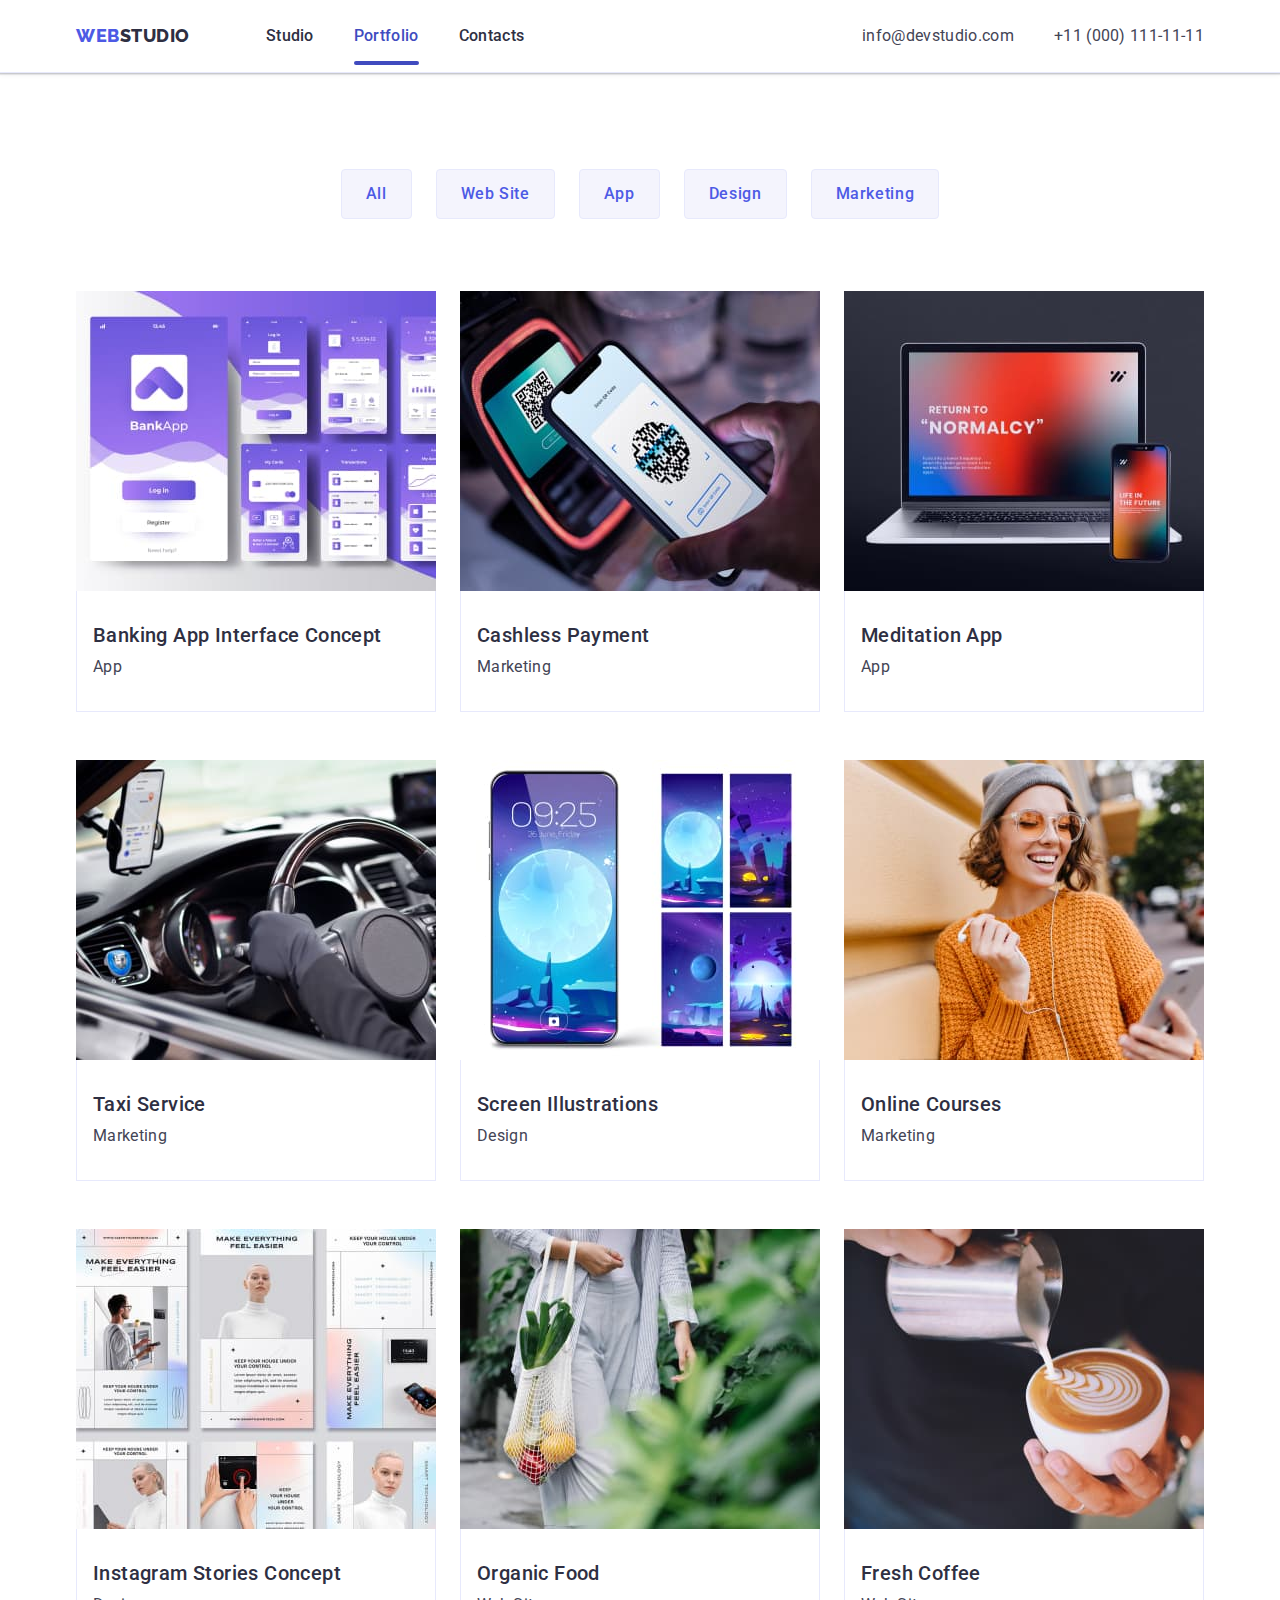
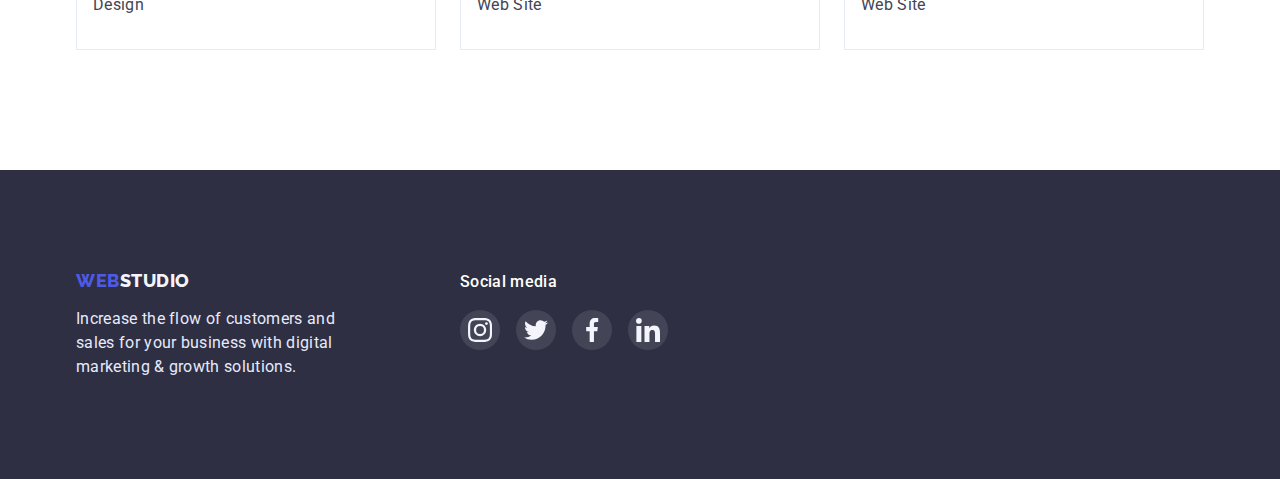
==== commit 3825e47f: "sewy" ====
--- a/portfolio.html
+++ b/portfolio.html
@@ -22,9 +22,9 @@
         <div class="container header-container">
             <nav class="header-navigate">
                 <a href="./index.html" class="logo link">Web<span class="accent">Studio</span></a>
-                <ul class="secondpage-header-nav list">
+                <ul class="header-nav list">
                     <li><a class="our-links link" href="./index.html">Studio</a></li>
-                    <li><a class="our-links link" href="./portfolio.html">Portfolio</a></li>
+                    <li><a class="our-links active-page link" href="./portfolio.html">Portfolio</a></li>
                     <li><a class="our-links link" href="">Contacts</a></li>
                 </ul>
             </nav>
--- a/css/styles.css
+++ b/css/styles.css
@@ -80,13 +80,8 @@
     gap: 40px;
     position: relative;
 }
-.secondpage-header-nav {
-        display: flex;
-        gap: 40px;
-        position: relative;
-
-}
-.header-nav .our-links {
+
+.our-links {
     font-family: 'Roboto', sans-serif;
 font-weight: 500;
 font-size: 16px;
@@ -98,45 +93,26 @@
     transition-duration: 250ms;
     transition-timing-function: cubic-bezier(0.4, 0, 0.2, 1);
 }
+.active-page {
+    position: relative;
+    padding-bottom: 20px;
+    color: var(--fourth-color);
+}
 
 .header-nav .our-links:is(:hover, :focus) {
     color: var(--fourth-color);
 }
-.secondpage-header-nav .our-links {
-    font-family: 'Roboto', sans-serif;
-    font-weight: 500;
-    font-size: 16px;
-    line-height: 1.5;
-    letter-spacing: 0.02em;
-    color: var(--second-color);
-    text-decoration: none;
-    transition-property: color;
-    transition-duration: 250ms;
-    transition-timing-function: cubic-bezier(0.4, 0, 0.2, 1);
-}
-
-.secondpage-header-nav .our-links:is(:hover, :focus) {
-    color: var(--fourth-color);
-}
-.header-nav::after {
+.active-page::after {
     position: absolute;
-    top: 45px;
+    left: 0px;
+    bottom: 0px;
     content: '';
-    width: 48px;
+    width: 100%;
     height: 4px;
     background-color: var(--fourth-color);
     border-radius: 2px;
 }
-.secondpage-header-nav::after {
-    position: absolute;
-    top: 45px;
-    left: 88px;
-    content: '';
-    width: 66px;
-    height: 4px;
-    background-color: var(--fourth-color);
-    border-radius: 2px;
-}
+
 .contacts-addresses {
 font-style: normal;
 }
@@ -479,7 +455,7 @@
 .portfolio-card:not(:nth-child(n+7)) {
     margin-bottom: 48px ;
 }
-.portfolio-card:hover .text-on-image {
+.portfolio-link:hover .text-on-image {
 transform: translateY(0px);
 }
 .portfolio-wrap {
@@ -489,7 +465,7 @@
 .portfolio-link {
 display: block;
 }
-.portfolio-card:hover .portfolio-link{
+.portfolio-link:is(:hover, :focus) {
     box-shadow: 0px 1px 6px rgba(46, 47, 66, 0.08), 0px 1px 1px rgba(46, 47, 66, 0.16), 0px 2px 1px rgba(46, 47, 66, 0.08);
 }
 .text-on-image {
@@ -602,6 +578,14 @@
 background-color: var(--seventh-color);
 width: 24px;
 height: 24px;
+cursor: pointer;
+}
+.close-btn:is(:hover, :focus) {
+background-color: var(--fourth-color);
+border: none;
+}
+.close-btn:is(:hover, :focus) .svg-close-btn {
+    fill: var(--fifth-color);
 }
 .svg-close-btn {
     position: absolute;
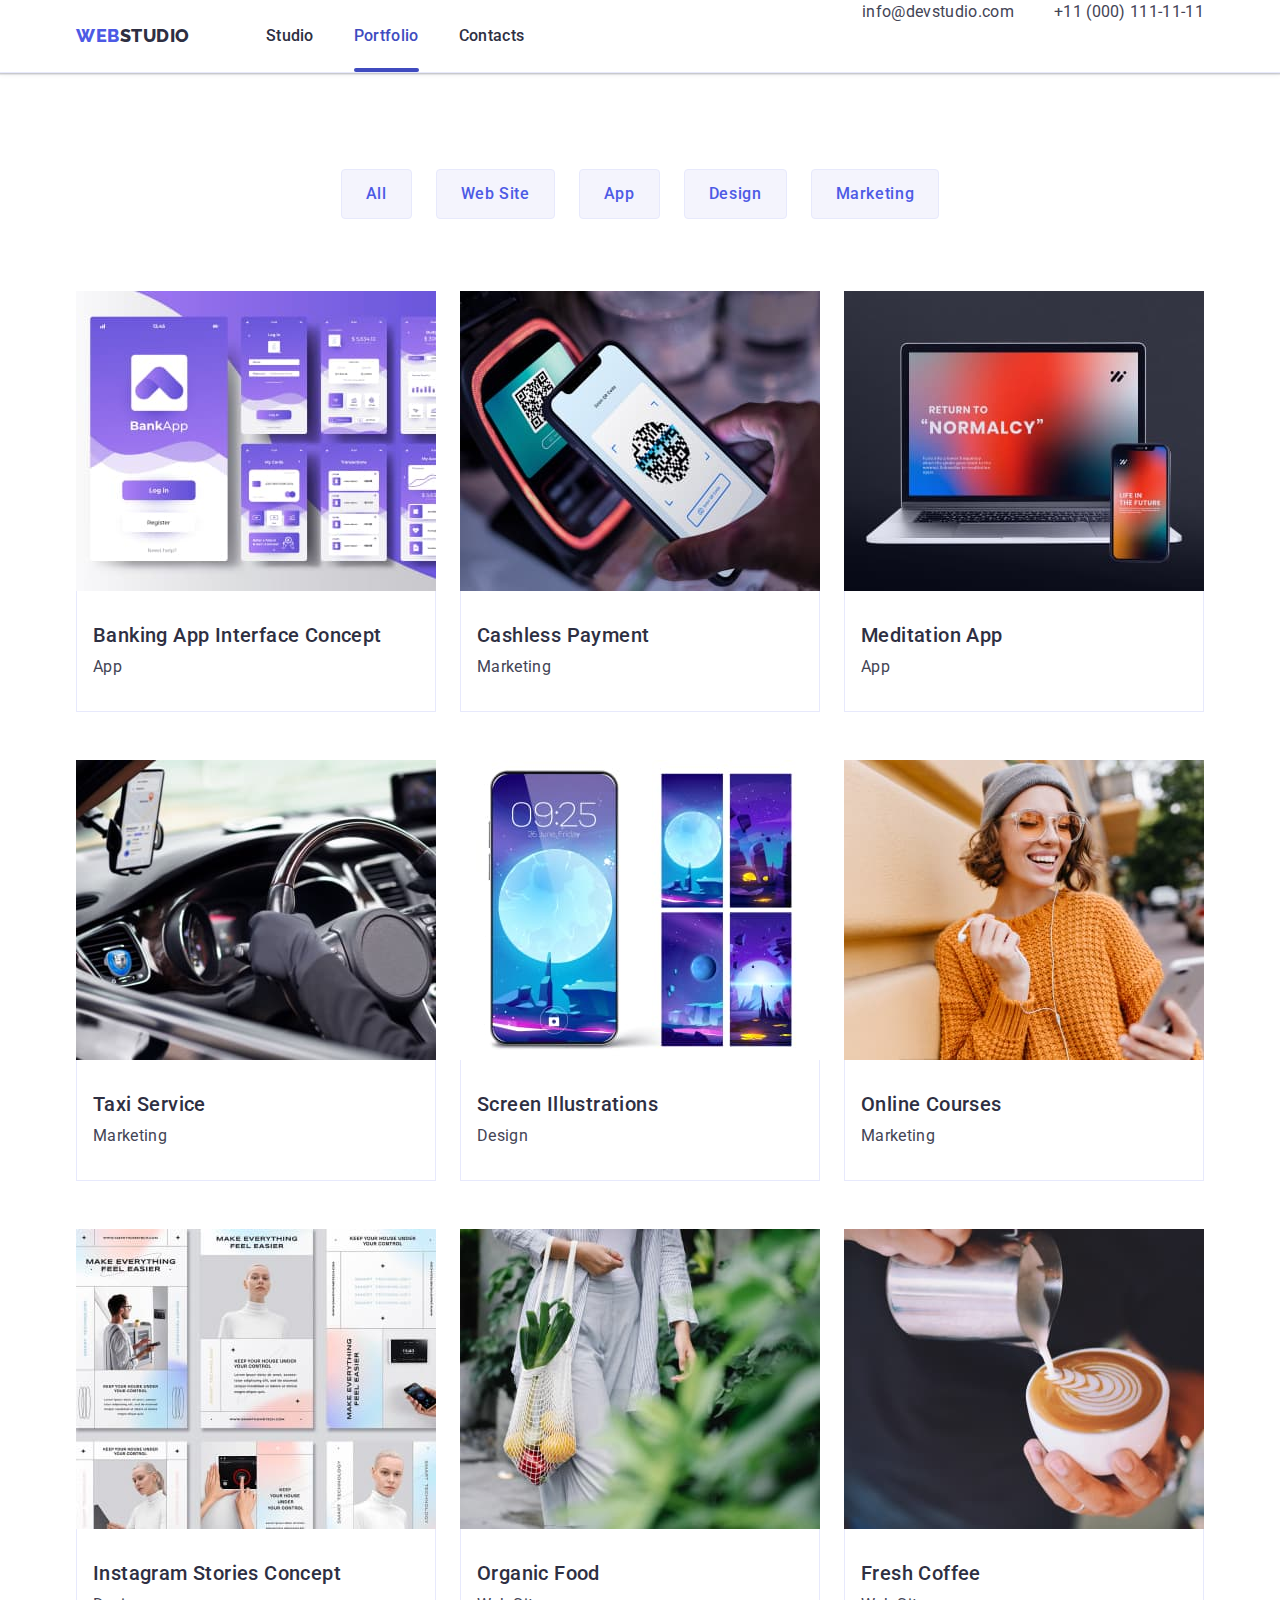
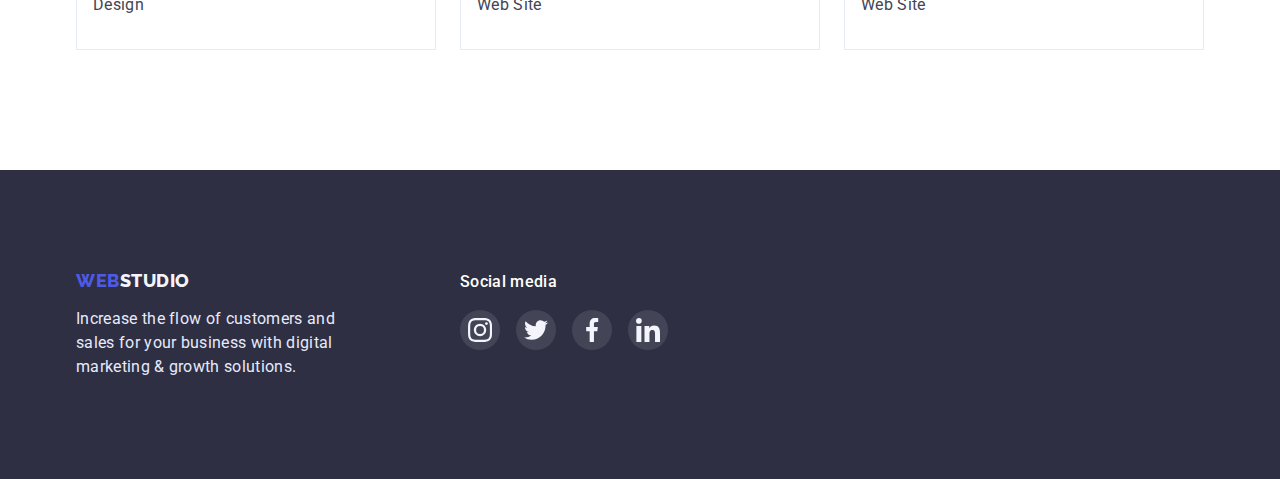
==== commit 1d5d5cf9: "sewy" ====
--- a/portfolio.html
+++ b/portfolio.html
@@ -50,148 +50,154 @@
 
                 <ul class="portfolio list">
                     <li class="portfolio-card">
-                        <div class="portfolio-wrap">
-                            <a class="portfolio-link link" href=""><img src="./images/concept.jpg"
-                                    alt="Banking App Interface Concept" width="360" height="300">
-                                <p class="text-on-image">14 Stylish and User-Friendly App Design Concepts · Task Manager
-                                    App
-                                    · Calorie Tracker App · Exotic Fruit Ecommerce App ·
-                                    Cloud Storage App
-                                </p>
-                        </div>
-                        <div class="portfolio-box">
-                            <h2 class="apps-header">Banking App Interface Concept</h2>
-                            <p class="apps-desc">App</p>
-                        </div>
-                        </a>
-                    </li>
-                    <li class="portfolio-card">
-                        <div class="portfolio-wrap">
-                            <a class="portfolio-link link" href=""><img src="./images/payment.jpg"
-                                    alt="Cashless payment" width="360" height="300">
-                                <p class="text-on-image">14 Stylish and User-Friendly App Design Concepts · Task Manager
-                                    App
-                                    · Calorie Tracker App · Exotic Fruit Ecommerce App ·
-                                    Cloud Storage App
-                                </p>
-                        </div>
-                        <div class="portfolio-box">
-                            <h2 class="apps-header">Cashless Payment</h2>
-                            <p class="apps-desc">Marketing</p>
-                        </div>
-                        </a>
-                    </li>
-                    <li class="portfolio-card">
-                        <div class="portfolio-wrap">
-                            <a class="portfolio-link link" href=""><img src="./images/meditation.jpg"
-                                    alt="Meditaion app in devices screen" width="360" height="300">
-                                <p class="text-on-image">14 Stylish and User-Friendly App Design Concepts · Task Manager
-                                    App
-                                    · Calorie Tracker App · Exotic Fruit Ecommerce App ·
-                                    Cloud Storage App
-                                </p>
-                        </div>
-                        <div class="portfolio-box">
-                            <h2 class="apps-header">Meditation App</h2>
-                            <p class="apps-desc">App</p>
-                        </div>
-                        </a>
-                    </li>
-                    <li class="portfolio-card">
-                        <div class="portfolio-wrap">
-                            <a class="portfolio-link link" href=""><img src="./images/taxiservice.jpg" alt="taxi salon"
+                        <a class="portfolio-link link" href="">
+                            <div class="portfolio-wrap">
+                                <img src="./images/concept.jpg" alt="Banking App Interface Concept" width="360"
+                                    height="300">
+                                <p class="text-on-image">14 Stylish and User-Friendly App Design Concepts · Task Manager
+                                    App
+                                    · Calorie Tracker App · Exotic Fruit Ecommerce App ·
+                                    Cloud Storage App
+                                </p>
+                            </div>
+                            <div class="portfolio-box">
+                                <h2 class="apps-header">Banking App Interface Concept</h2>
+                                <p class="apps-desc">App</p>
+                            </div>
+                        </a>
+                    </li>
+                    <li class="portfolio-card">
+                        <a class="portfolio-link link" href="">
+                            <div class="portfolio-wrap">
+                                <img src="./images/payment.jpg" alt="Cashless payment" width="360" height="300">
+                                <p class="text-on-image">14 Stylish and User-Friendly App Design Concepts · Task Manager
+                                    App
+                                    · Calorie Tracker App · Exotic Fruit Ecommerce App ·
+                                    Cloud Storage App
+                                </p>
+                            </div>
+                            <div class="portfolio-box">
+                                <h2 class="apps-header">Cashless Payment</h2>
+                                <p class="apps-desc">Marketing</p>
+                            </div>
+                        </a>
+                    </li>
+                    <li class="portfolio-card">
+                        <a class="portfolio-link link" href="">
+                            <div class="portfolio-wrap">
+                                <img src="./images/meditation.jpg" alt="Meditaion app in devices screen" width="360"
+                                    height="300">
+                                <p class="text-on-image">14 Stylish and User-Friendly App Design Concepts · Task Manager
+                                    App
+                                    · Calorie Tracker App · Exotic Fruit Ecommerce App ·
+                                    Cloud Storage App
+                                </p>
+                            </div>
+                            <div class="portfolio-box">
+                                <h2 class="apps-header">Meditation App</h2>
+                                <p class="apps-desc">App</p>
+                            </div>
+                        </a>
+                    </li>
+                    <li class="portfolio-card">
+                        <a class="portfolio-link link" href="">
+                            <div class="portfolio-wrap">
+                                <img src="./images/taxiservice.jpg" alt="taxi salon" width="360" height="300">
+                                <p class="text-on-image">14 Stylish and User-Friendly App Design Concepts · Task Manager
+                                    App
+                                    · Calorie Tracker App · Exotic Fruit Ecommerce App ·
+                                    Cloud Storage App
+                                </p>
+                            </div>
+                            <div class="portfolio-box">
+                                <h2 class="apps-header">Taxi Service</h2>
+                                <p class="apps-desc">Marketing</p>
+                            </div>
+                        </a>
+                    </li>
+                    <li class="portfolio-card">
+                        <a class="portfolio-link link" href="">
+                            <div class="portfolio-wrap">
+                                <img src="./images/illustrations.jpg" alt="Screen illustrations in phone screen"
                                     width="360" height="300">
                                 <p class="text-on-image">14 Stylish and User-Friendly App Design Concepts · Task Manager
                                     App
                                     · Calorie Tracker App · Exotic Fruit Ecommerce App ·
                                     Cloud Storage App
                                 </p>
-                        </div>
-                        <div class="portfolio-box">
-                            <h2 class="apps-header">Taxi Service</h2>
-                            <p class="apps-desc">Marketing</p>
-                        </div>
-                        </a>
-                    </li>
-                    <li class="portfolio-card">
-                        <div class="portfolio-wrap">
-                            <a class="portfolio-link link" href=""><img src="./images/illustrations.jpg"
-                                    alt="Screen illustrations in phone screen" width="360" height="300">
-                                <p class="text-on-image">14 Stylish and User-Friendly App Design Concepts · Task Manager
-                                    App
-                                    · Calorie Tracker App · Exotic Fruit Ecommerce App ·
-                                    Cloud Storage App
-                                </p>
-                        </div>
-                        <div class="portfolio-box">
-                            <h2 class="apps-header">Screen Illustrations</h2>
-                            <p class="apps-desc">Design</p>
-                        </div>
-                        </a>
-                    </li>
-                    <li class="portfolio-card">
-                        <div class="portfolio-wrap">
-                            <a class="portfolio-link link" href=""><img src="./images/courses.jpg"
-                                    alt="Girl joined the couces by her phone" width="360" height="300">
-                                <p class="text-on-image">14 Stylish and User-Friendly App Design Concepts · Task Manager
-                                    App
-                                    · Calorie Tracker App · Exotic Fruit Ecommerce App ·
-                                    Cloud Storage App
-                                </p>
-                        </div>
-                        <div class="portfolio-box">
-                            <h2 class="apps-header">Online Courses</h2>
-                            <p class="apps-desc">Marketing</p>
-                        </div>
-                        </a>
-                    </li>
-                    <li class="portfolio-card">
-                        <div class="portfolio-wrap">
-                            <a class="portfolio-link link" href=""><img src="./images/stories.jpg"
-                                    alt="Instagram stories concept" width="360" height="300">
-                                <p class="text-on-image">14 Stylish and User-Friendly App Design Concepts · Task Manager
-                                    App
-                                    · Calorie Tracker App · Exotic Fruit Ecommerce App ·
-                                    Cloud Storage App
-                                </p>
-                        </div>
-                        <div class="portfolio-box">
-                            <h2 class="apps-header">Instagram Stories Concept</h2>
-                            <p class="apps-desc">Design</p>
-                        </div>
-                        </a>
-                    </li>
-                    <li class="portfolio-card">
-                        <div class="portfolio-wrap">
-                            <a class="portfolio-link link" href=""><img src="./images/food.jpg"
-                                    alt="Woman carries a bag of vegetables" width="360" height="300">
-                                <p class="text-on-image">14 Stylish and User-Friendly App Design Concepts · Task Manager
-                                    App
-                                    · Calorie Tracker App · Exotic Fruit Ecommerce App ·
-                                    Cloud Storage App
-                                </p>
-                        </div>
-                        <div class="portfolio-box">
-                            <h2 class="apps-header">Organic Food</h2>
-                            <p class="apps-desc">Web Site</p>
-                        </div>
-                        </a>
-                    </li>
-                    <li class="portfolio-card">
-
-                        <div class="portfolio-wrap">
-                            <a class="portfolio-link link" href=""><img src="./images/coffee.jpg"
-                                    alt="A man pours coffee into a mug" width="360" height="300">
-                                <p class="text-on-image">14 Stylish and User-Friendly App Design Concepts · Task Manager
-                                    App
-                                    · Calorie Tracker App · Exotic Fruit Ecommerce App ·
-                                    Cloud Storage App
-                                </p>
-                        </div>
-                        <div class="portfolio-box">
-                            <h2 class="apps-header">Fresh Coffee</h2>
-                            <p class="apps-desc">Web Site</p>
-                        </div>
+                            </div>
+                            <div class="portfolio-box">
+                                <h2 class="apps-header">Screen Illustrations</h2>
+                                <p class="apps-desc">Design</p>
+                            </div>
+                        </a>
+                    </li>
+                    <li class="portfolio-card">
+                        <a class="portfolio-link link" href="">
+                            <div class="portfolio-wrap">
+                                <img src="./images/courses.jpg" alt="Girl joined the couces by her phone" width="360"
+                                    height="300">
+                                <p class="text-on-image">14 Stylish and User-Friendly App Design Concepts · Task Manager
+                                    App
+                                    · Calorie Tracker App · Exotic Fruit Ecommerce App ·
+                                    Cloud Storage App
+                                </p>
+                            </div>
+                            <div class="portfolio-box">
+                                <h2 class="apps-header">Online Courses</h2>
+                                <p class="apps-desc">Marketing</p>
+                            </div>
+                        </a>
+                    </li>
+                    <li class="portfolio-card">
+                        <a class="portfolio-link link" href="">
+                            <div class="portfolio-wrap">
+                                <img src="./images/stories.jpg" alt="Instagram stories concept" width="360"
+                                    height="300">
+                                <p class="text-on-image">14 Stylish and User-Friendly App Design Concepts · Task Manager
+                                    App
+                                    · Calorie Tracker App · Exotic Fruit Ecommerce App ·
+                                    Cloud Storage App
+                                </p>
+                            </div>
+                            <div class="portfolio-box">
+                                <h2 class="apps-header">Instagram Stories Concept</h2>
+                                <p class="apps-desc">Design</p>
+                            </div>
+                        </a>
+                    </li>
+                    <li class="portfolio-card">
+                        <a class="portfolio-link link" href="">
+                            <div class="portfolio-wrap">
+                                <img src="./images/food.jpg" alt="Woman carries a bag of vegetables" width="360"
+                                    height="300">
+                                <p class="text-on-image">14 Stylish and User-Friendly App Design Concepts · Task Manager
+                                    App
+                                    · Calorie Tracker App · Exotic Fruit Ecommerce App ·
+                                    Cloud Storage App
+                                </p>
+                            </div>
+                            <div class="portfolio-box">
+                                <h2 class="apps-header">Organic Food</h2>
+                                <p class="apps-desc">Web Site</p>
+                            </div>
+                        </a>
+                    </li>
+                    <li class="portfolio-card">
+                        <a class="portfolio-link link" href="">
+                            <div class="portfolio-wrap">
+                                <img src="./images/coffee.jpg" alt="A man pours coffee into a mug" width="360"
+                                    height="300">
+                                <p class="text-on-image">14 Stylish and User-Friendly App Design Concepts · Task Manager
+                                    App
+                                    · Calorie Tracker App · Exotic Fruit Ecommerce App ·
+                                    Cloud Storage App
+                                </p>
+                            </div>
+                            <div class="portfolio-box">
+                                <h2 class="apps-header">Fresh Coffee</h2>
+                                <p class="apps-desc">Web Site</p>
+                            </div>
                         </a>
                     </li>
                 </ul>
--- a/css/styles.css
+++ b/css/styles.css
@@ -30,8 +30,7 @@
     display: block;
 }
 .header {
-    padding-top: 24px;
-    padding-bottom: 24px;
+    /* padding-top: 24px; */
     border-bottom: 1px solid #E7E9FC;
     box-shadow: 0px 2px 1px rgba(46, 47, 66, 0.08), 0px 1px 1px rgba(46, 47, 66, 0.16), 0px 1px 6px rgba(46, 47, 66, 0.08);
 }
@@ -88,6 +87,9 @@
 line-height: 1.5;
 letter-spacing: 0.02em;
 color:var(--second-color);
+    padding-top: 24px;
+     padding-bottom: 24px;
+    display: block;
 text-decoration: none;
 transition-property: color;
     transition-duration: 250ms;
@@ -95,7 +97,6 @@
 }
 .active-page {
     position: relative;
-    padding-bottom: 20px;
     color: var(--fourth-color);
 }
 
@@ -455,7 +456,7 @@
 .portfolio-card:not(:nth-child(n+7)) {
     margin-bottom: 48px ;
 }
-.portfolio-link:hover .text-on-image {
+.portfolio-link:is(:hover, :focus) .text-on-image {
 transform: translateY(0px);
 }
 .portfolio-wrap {
